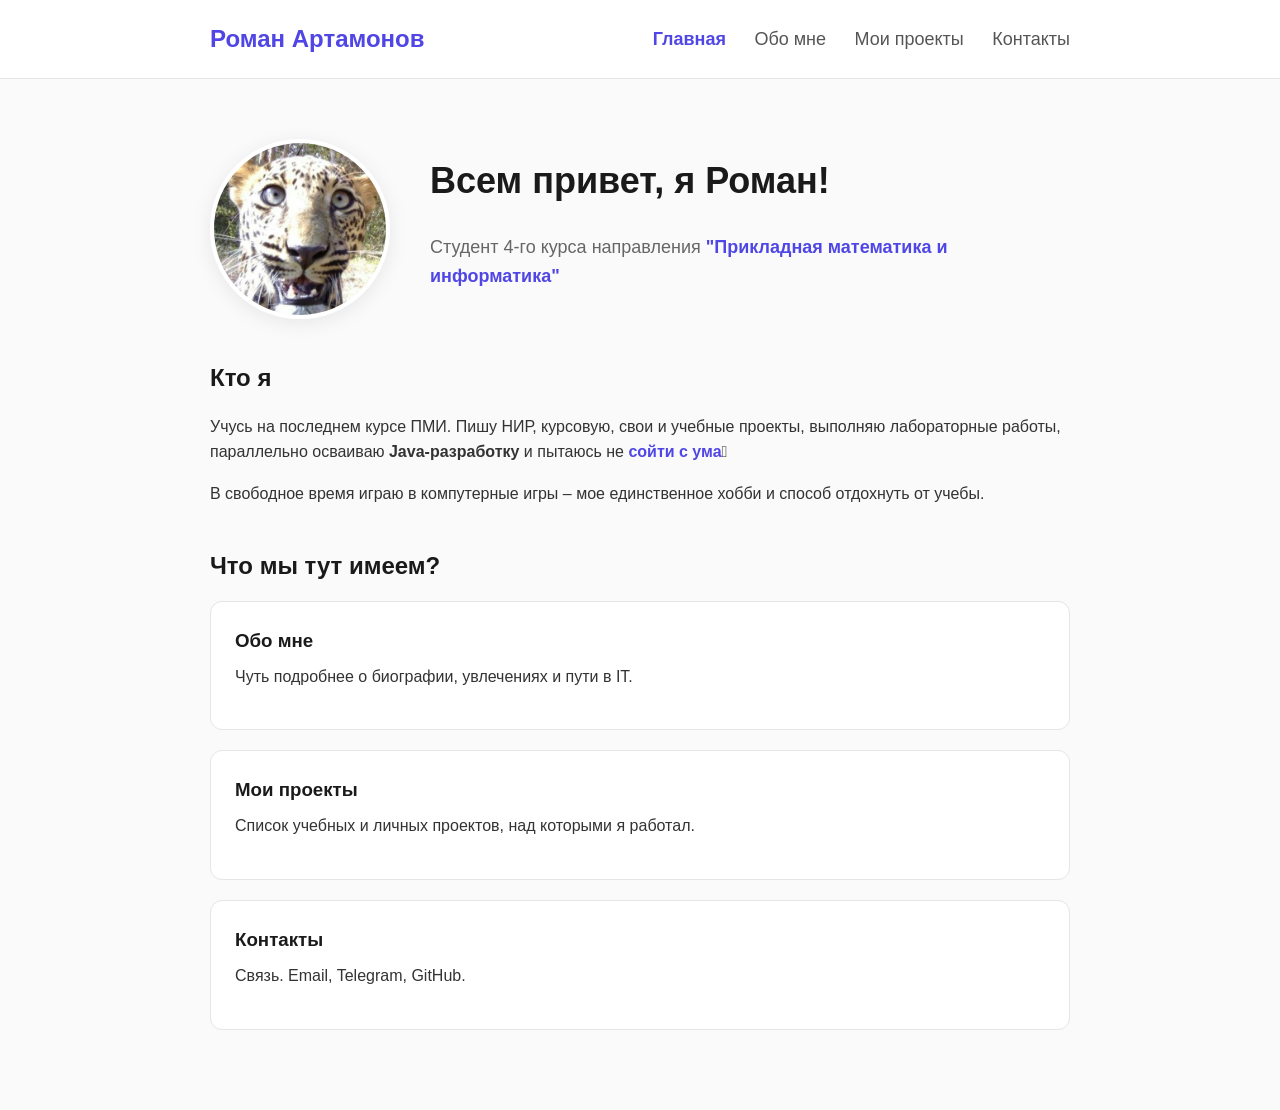
==== lab2/index.html @ b1d23923 "feat: написана первая html страница (Главная) и заложен фундамент стилей" ====
<!DOCTYPE html>
<html lang="en">
<head>
    <meta charset="UTF-8">
    <meta name="viewport" content="width=device-width, initial-scale=1.0">
    <title>Главная</title>
    <link rel="stylesheet" href="css/style.css">
</head>
<body>

<header id="header">
    <div class="header-inner">
        <a href="index.html" class="logo">Роман Артамонов</a>
        <nav>
            <a href="index.html" class="active">Главная</a>
            <a href="about.html">Обо мне</a>
            <a href="projects.html">Мои проекты</a>
            <a href="contacts.html">Контакты</a>
        </nav>
    </div>
</header>

<main class="container">
    <section class="me">
        <img src="images/avatar.jpg" alt="Мое фото" class="avatar">
        <div class="me-text">
            <h1>Всем привет, я Роман!</h1>
            <p class="subtitle">Студент 4-го курса направления <span class="accent">"Прикладная математика и информатика"</span></p>
        </div>
    </section>

    <section>
        <h2>Кто я</h2>
        <p>Учусь на последнем курсе ПМИ. Пишу НИР, курсовую, свои и учебные проекты, выполняю лабораторные работы, параллельно осваиваю <strong>Java-разработку</strong> и пытаюсь не <span class="accent">сойти с ума</span>🫩</p>
        <p>В свободное время играю в компутерные игры – мое единственное хобби и способ отдохнуть от учебы.</p>
    </section>

    <section>
        <h2>Что мы тут имеем?</h2>
        <div class="card">
            <h3>Обо мне</h3>
            <p>Чуть подробнее о биографии, увлечениях и пути в IT.</p>
        </div>
        <div class="card">
            <h3>Мои проекты</h3>
            <p>Список учебных и личных проектов, над которыми я работал.</p>
        </div>
        <div class="card">
            <h3>Контакты</h3>
            <p>Связь. Email, Telegram, GitHub.</p>
        </div>
    </section>
</main>

</body>
</html>
---- lab2/css/style.css ----
* {
    margin: 0;
    padding: 0;
    box-sizing: border-box;
}

body {
    font-family: Comfortaa, sans-serif;
    background-color: #fafafa;
    color: #1a1a1a;
    line-height: 1.6;
    font-size: 16px;
}

#header {
    background-color: #ffffff;
    border-bottom: 1px solid #e5e5e5;
    padding: 20px 0;
    position: sticky;
    top: 0;
    z-index: 100;
}

.header-inner {
    max-width: 900px;
    margin: 0 auto;
    padding: 0 20px;
    display: flex;
    justify-content: space-between;
    align-items: center;
}

.logo {
    font-size: 24px;
    font-weight: 700;
    color: #4f46e5;
    text-decoration: none;
}

nav a {
    color: #555;
    text-decoration: none;
    margin-left: 24px;
    font-size: 18px;
    transition: color 0.2s;
}

nav a:hover {
    color: #4f46e5;
}

nav a.active {
    color: #4f46e5;
    font-weight: 600;
}

.container {
    max-width: 900px;
    margin: 0 auto;
    padding: 60px 20px;
}

h1 {
    font-size: 36px;
    margin-bottom: 24px;
    color: #1a1a1a;
}

h2 {
    font-size: 24px;
    margin-bottom: 16px;
    margin-top: 40px;
    color: #1a1a1a;
}

p {
    margin-bottom: 16px;
    color: #333;
}

.accent {
    color: #4f46e5;
    font-weight: 600;
}

.me {
    display: flex;
    align-items: center;
    gap: 40px;
    margin-bottom: 40px;
}

.avatar {
    width: 180px;
    height: 180px;
    border-radius: 50%;
    object-fit: cover;
    border: 4px solid #fff;
    box-shadow: 0 4px 20px rgba(0, 0, 0, 0.08);
}

.me-text .subtitle {
    color: #666;
    font-size: 18px;
}

.card {
    background: #fff;
    border: 1px solid #e5e5e5;
    border-radius: 12px;
    padding: 24px;
    margin-bottom: 20px;
    transition: box-shadow 0.2s;
}

.card:hover {
    box-shadow: 0 4px 16px rgba(0, 0, 0, 0.06);
}

.card h3 {
    margin-bottom: 8px;
    color: #1a1a1a;
}
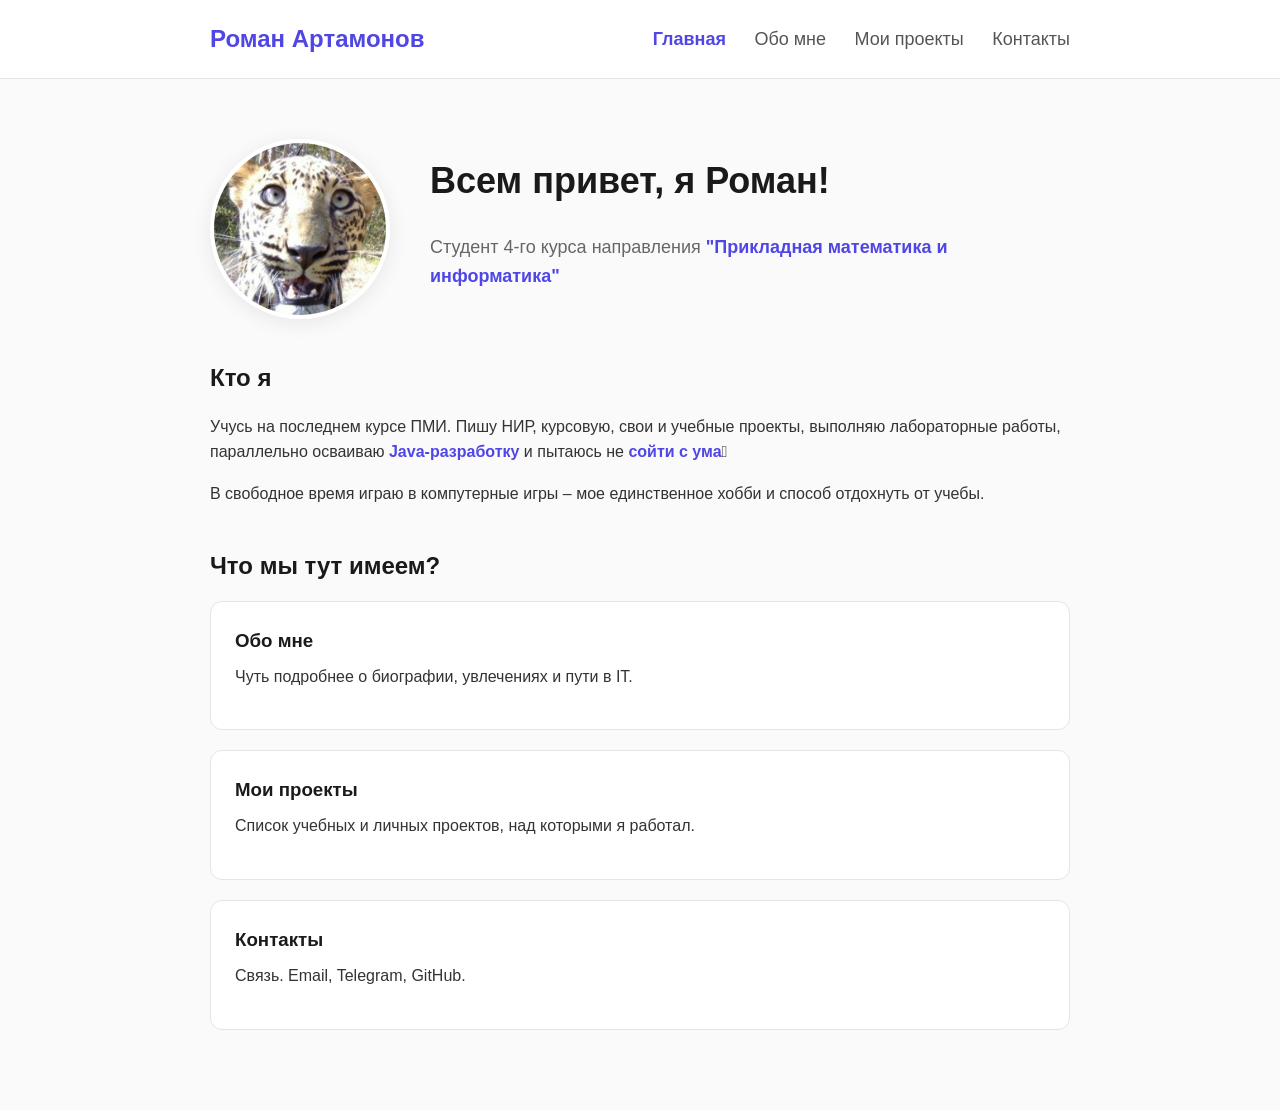
==== commit 51824cd8: "edit: изменен тип выделения текста" ====
--- a/lab2/index.html
+++ b/lab2/index.html
@@ -1,5 +1,5 @@
 <!DOCTYPE html>
-<html lang="en">
+<html lang="ru">
 <head>
     <meta charset="UTF-8">
     <meta name="viewport" content="width=device-width, initial-scale=1.0">
@@ -31,7 +31,7 @@
 
     <section>
         <h2>Кто я</h2>
-        <p>Учусь на последнем курсе ПМИ. Пишу НИР, курсовую, свои и учебные проекты, выполняю лабораторные работы, параллельно осваиваю <strong>Java-разработку</strong> и пытаюсь не <span class="accent">сойти с ума</span>🫩</p>
+        <p>Учусь на последнем курсе ПМИ. Пишу НИР, курсовую, свои и учебные проекты, выполняю лабораторные работы, параллельно осваиваю <span class="accent">Java-разработку</span> и пытаюсь не <span class="accent">сойти с ума</span>🫩</p>
         <p>В свободное время играю в компутерные игры – мое единственное хобби и способ отдохнуть от учебы.</p>
     </section>
 
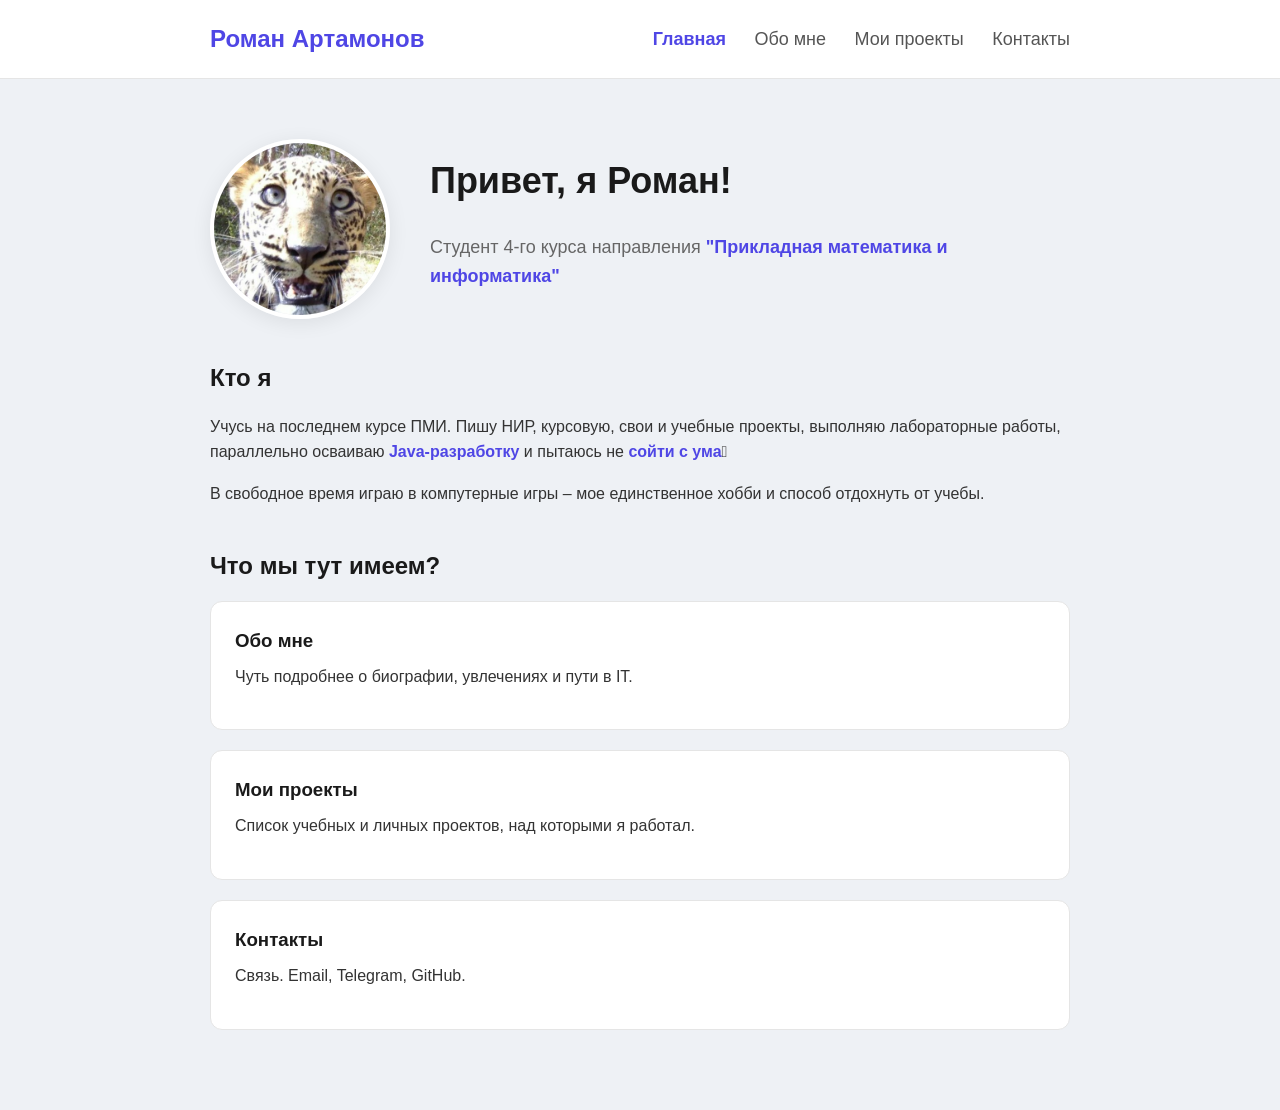
==== commit 8f8ce155: "edit: редактирование текста" ====
--- a/lab2/index.html
+++ b/lab2/index.html
@@ -24,7 +24,7 @@
     <section class="me">
         <img src="images/avatar.jpg" alt="Мое фото" class="avatar">
         <div class="me-text">
-            <h1>Всем привет, я Роман!</h1>
+            <h1>Привет, я Роман!</h1>
             <p class="subtitle">Студент 4-го курса направления <span class="accent">"Прикладная математика и информатика"</span></p>
         </div>
     </section>
--- a/lab2/css/style.css
+++ b/lab2/css/style.css
@@ -6,7 +6,7 @@
 
 body {
     font-family: Comfortaa, sans-serif;
-    background-color: #fafafa;
+    background-color: #eef1f5;
     color: #1a1a1a;
     line-height: 1.6;
     font-size: 16px;
@@ -120,4 +120,22 @@
 .card h3 {
     margin-bottom: 8px;
     color: #1a1a1a;
+}
+
+ul {
+    list-style: none;
+    padding-left: 0;
+}
+
+ul li {
+    padding: 8px 0 8px 24px;
+    position: relative;
+    color: #333;
+}
+
+ul li::before {
+    content: "■";
+    position: absolute;
+    left: 0;
+    color: #4f46e5;
 }
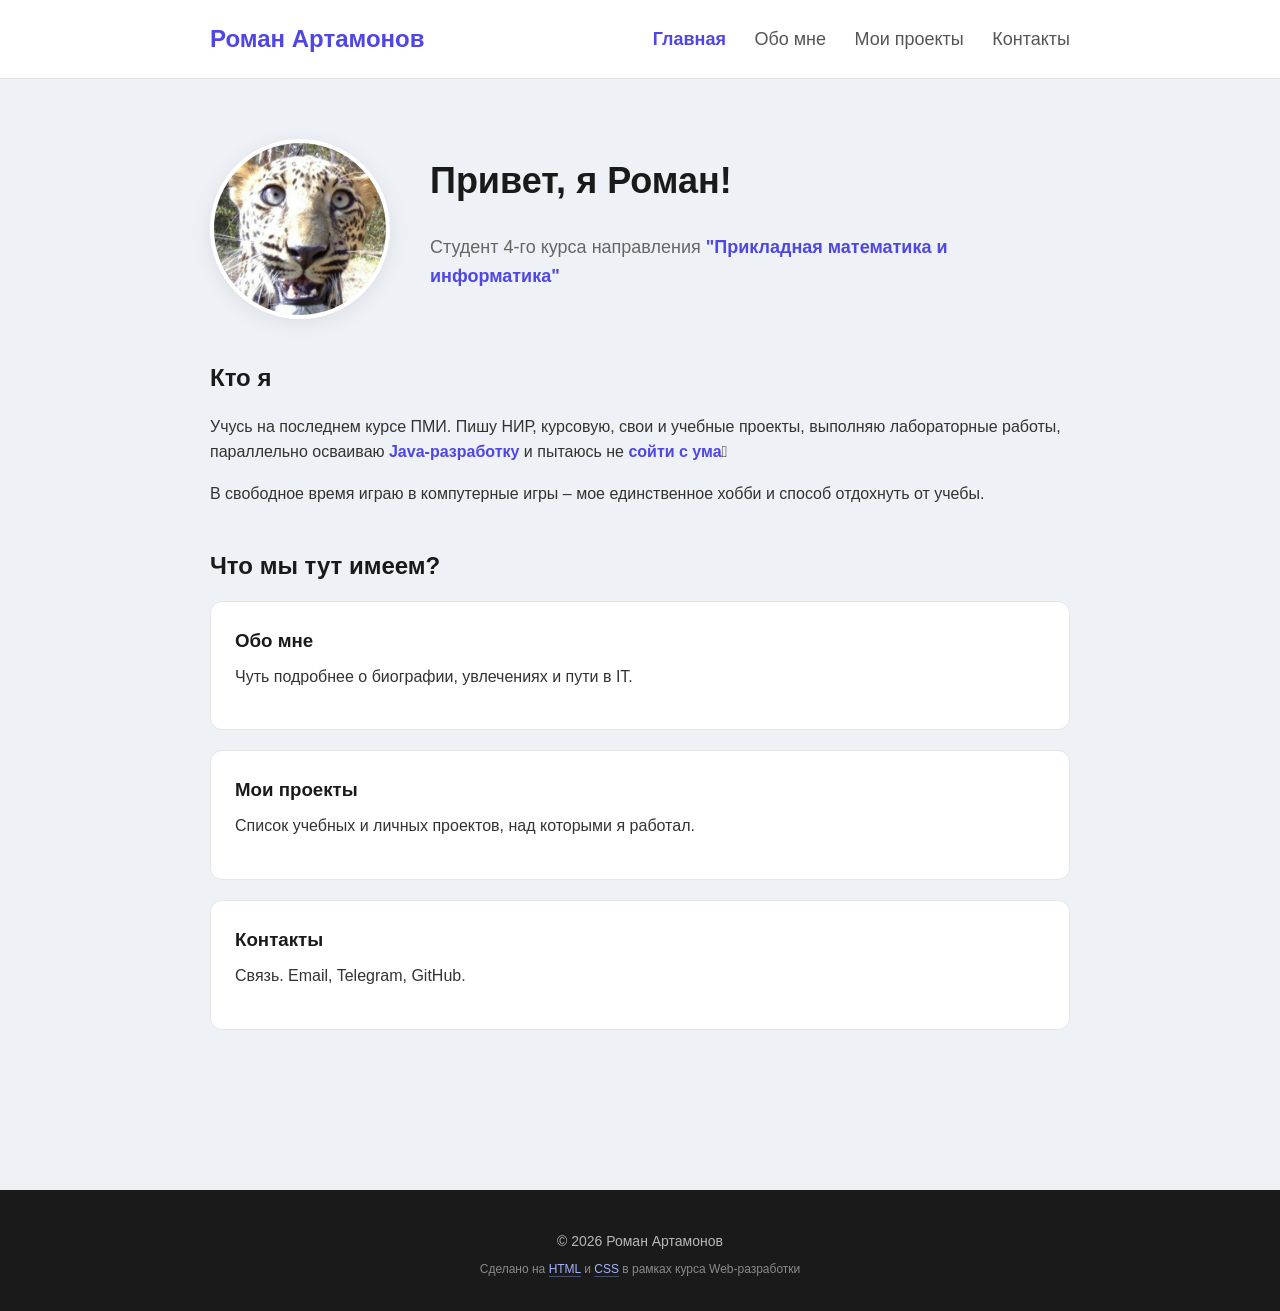
==== commit 62978a64: "feat: добавлен footer" ====
--- a/lab2/index.html
+++ b/lab2/index.html
@@ -52,5 +52,10 @@
     </section>
 </main>
 
+<footer id="footer">
+    <p>© 2026 Роман Артамонов</p>
+    <p class="footer-note">Сделано на <a href="https://developer.mozilla.org/ru/docs/Web/HTML">HTML</a> и <a href="https://developer.mozilla.org/ru/docs/Web/CSS">CSS</a> в рамках курса Web-разработки</p>
+</footer>
+
 </body>
 </html>
--- a/lab2/css/style.css
+++ b/lab2/css/style.css
@@ -138,4 +138,129 @@
     position: absolute;
     left: 0;
     color: #4f46e5;
+}
+
+table {
+    width: 100%;
+    border-collapse: collapse;
+    margin-top: 24px;
+    background: #fff;
+    border-radius: 12px;
+    overflow: hidden;
+    box-shadow: 0 1px 3px rgba(0, 0, 0, 0.05);
+}
+
+th {
+    padding: 14px 16px;
+    font-size: 14px;
+    text-transform: uppercase;
+    letter-spacing: 1px;
+}
+
+td {
+    padding: 14px 16px;
+    border-bottom: 1px solid #f0f0f0;
+    color: #333;
+}
+
+tr:last-child td {
+    border-bottom: none;
+}
+
+tr:hover td {
+    background-color: #f9f9ff;
+}
+
+.col-left {text-align: left;}
+.col-center {text-align: center;}
+.col-right {text-align: right;}
+
+.table-link {
+    color: #4f46e5;
+    text-decoration: none;
+    font-weight: 500;
+    border-bottom: 1px dashed #4f46e5;
+    transition: all 0.2s;
+}
+
+.table-link:hover {
+    color: #3730a3;
+    border-bottom-style: solid;
+}
+
+.tech-list {
+    display: flex;
+    flex-direction: column;
+    gap: 2px;
+    align-items: center;
+}
+
+.tech-list span {
+    font-size: 16px;
+    color: #555;
+    line-height: 1.5;
+}
+
+.contact-list {
+    display: flex;
+    flex-direction: column;
+    gap: 16px;
+    margin-top: 24px;
+}
+
+.contact-item {
+    display: flex;
+    align-items: center;
+    gap: 16px;
+    padding: 20px 24px;
+    background: #fff;
+    border: 1px solid #e5e5e5;
+    border-radius: 12px;
+    text-decoration: none;
+    color: #1a1a1a;
+    transition: all 0.2s;
+}
+
+.contact-item:hover {
+    border-color: #4f46e5;
+    transform: translateX(4px);
+}
+
+.contact-label {
+    font-weight: 600;
+    min-width: 100px;
+    color: #4f46e5;
+}
+
+#footer {
+    background-color: #1a1a1a;
+    color: #b8b8b8;
+    text-align: center;
+    padding: 40px 20px 32px;
+    margin-top: 80px;
+    font-size: 14px;
+    line-height: 1.6;
+}
+
+#footer p {
+    margin: 0;
+    color: inherit;
+}
+
+#footer .footer-note {
+    margin-top: 8px;
+    font-size: 12px;
+    color: #8a8a8a;
+}
+
+#footer a {
+    color: #a5b4fc;
+    text-decoration: none;
+    border-bottom: 1px solid rgba(165, 180, 252, 0.35);
+    transition: color 0.2s, border-color 0.2s;
+}
+
+#footer a:hover {
+    color: #ffffff;
+    border-bottom-color: #ffffff;
 }
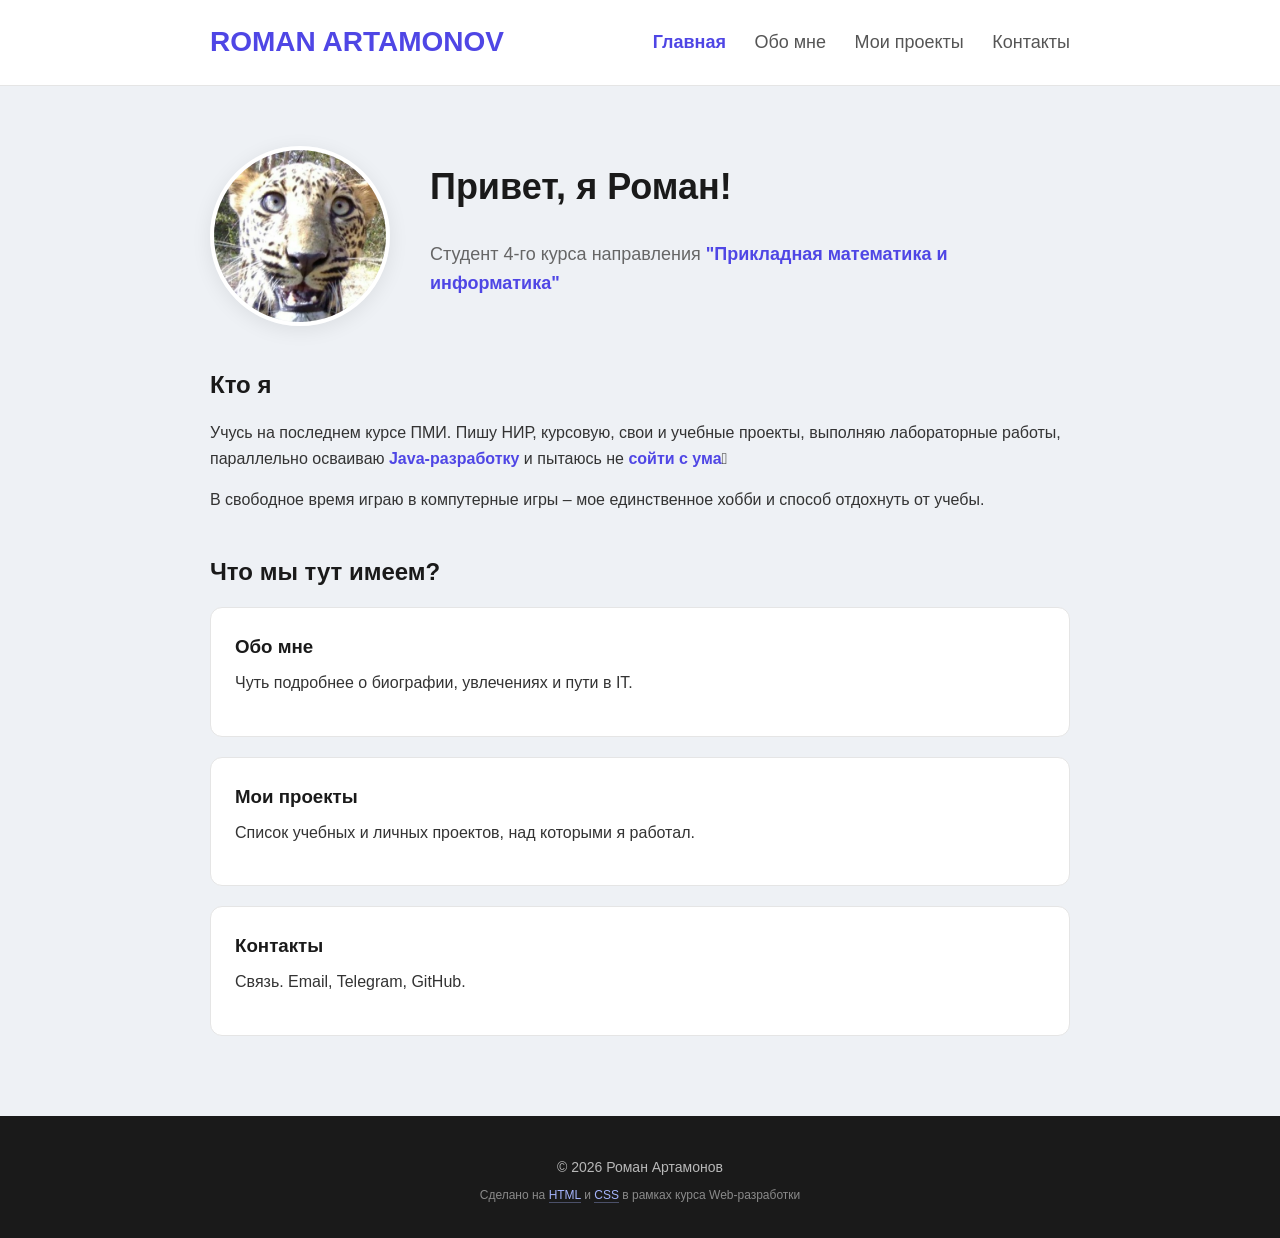
==== commit 9af57d7b: "edit: изменение лого" ====
--- a/lab2/index.html
+++ b/lab2/index.html
@@ -10,7 +10,7 @@
 
 <header id="header">
     <div class="header-inner">
-        <a href="index.html" class="logo">Роман Артамонов</a>
+        <a href="index.html" class="logo">Roman Artamonov</a>
         <nav>
             <a href="index.html" class="active">Главная</a>
             <a href="about.html">Обо мне</a>
--- a/lab2/css/style.css
+++ b/lab2/css/style.css
@@ -10,6 +10,9 @@
     color: #1a1a1a;
     line-height: 1.6;
     font-size: 16px;
+    min-height: 100vh;
+    display: flex;
+    flex-direction: column;
 }
 
 #header {
@@ -31,10 +34,12 @@
 }
 
 .logo {
-    font-size: 24px;
+    font-family: "Century Gothic", sans-serif;
+    font-size: 28px;
     font-weight: 700;
     color: #4f46e5;
     text-decoration: none;
+    text-transform: uppercase;
 }
 
 nav a {
@@ -54,7 +59,12 @@
     font-weight: 600;
 }
 
+main {
+    flex: 1;
+}
+
 .container {
+    width: 100%;
     max-width: 900px;
     margin: 0 auto;
     padding: 60px 20px;
@@ -237,7 +247,6 @@
     color: #b8b8b8;
     text-align: center;
     padding: 40px 20px 32px;
-    margin-top: 80px;
     font-size: 14px;
     line-height: 1.6;
 }
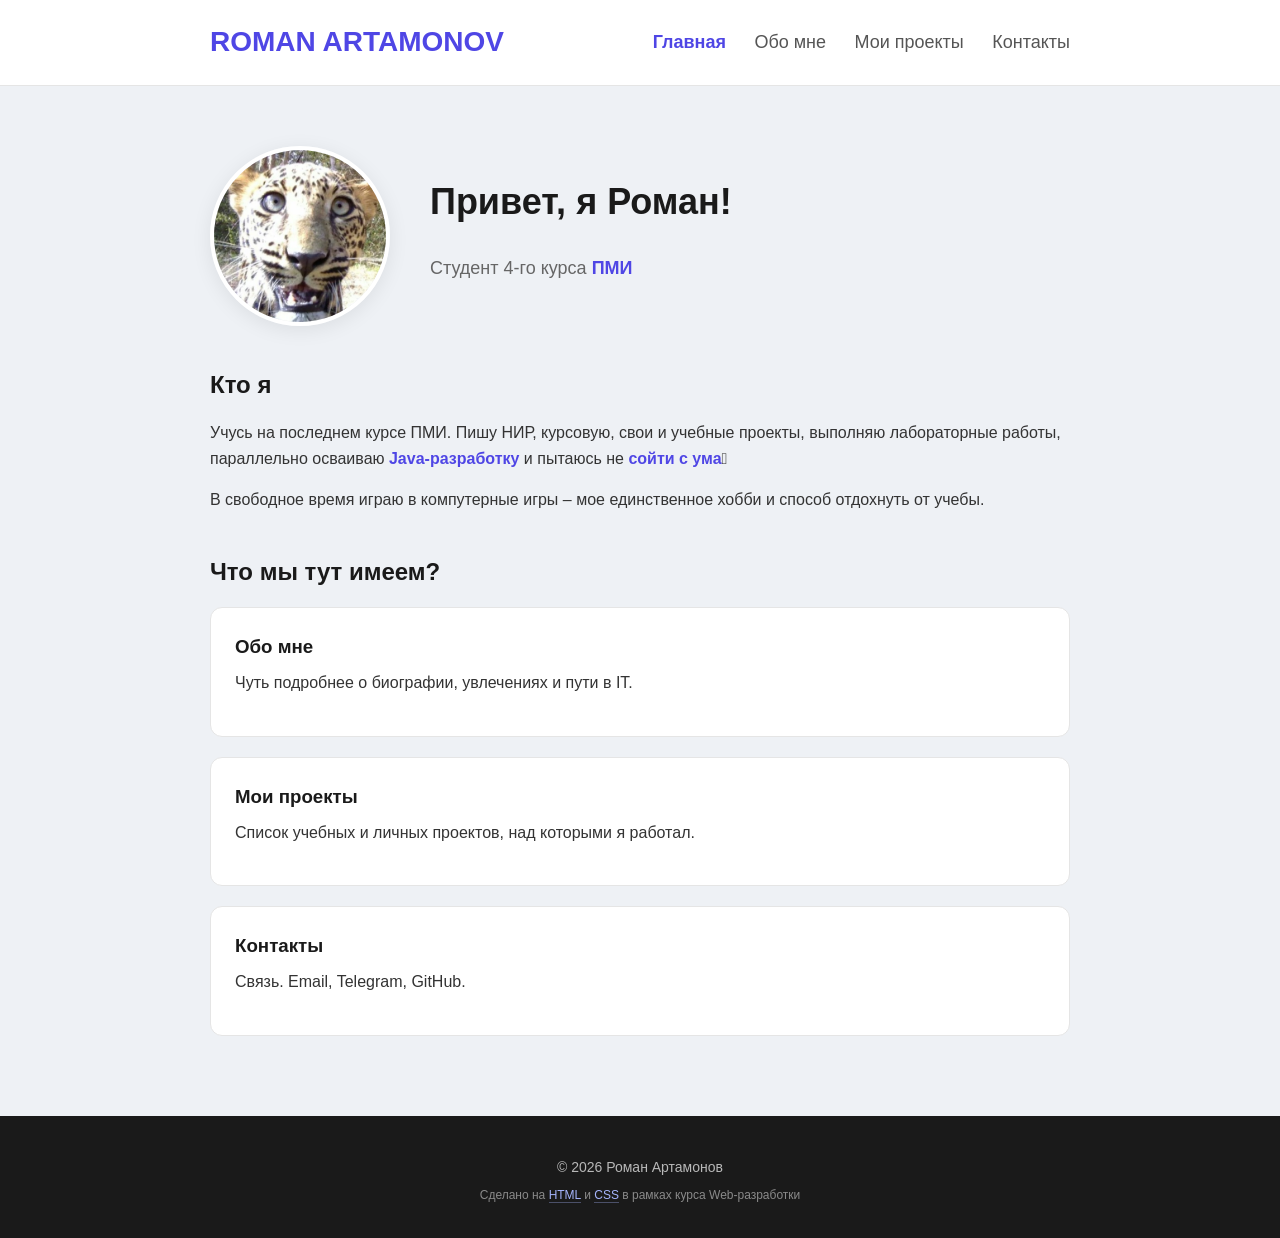
==== commit 6a73e47e: "edit: редактирование subtitle" ====
--- a/lab2/index.html
+++ b/lab2/index.html
@@ -25,7 +25,7 @@
         <img src="images/avatar.jpg" alt="Мое фото" class="avatar">
         <div class="me-text">
             <h1>Привет, я Роман!</h1>
-            <p class="subtitle">Студент 4-го курса направления <span class="accent">"Прикладная математика и информатика"</span></p>
+            <p class="subtitle">Студент 4-го курса <span class="accent">ПМИ</span></p>
         </div>
     </section>
 
--- a/lab2/css/style.css
+++ b/lab2/css/style.css
@@ -144,7 +144,7 @@
 }
 
 ul li::before {
-    content: "■";
+    content: "●";
     position: absolute;
     left: 0;
     color: #4f46e5;
